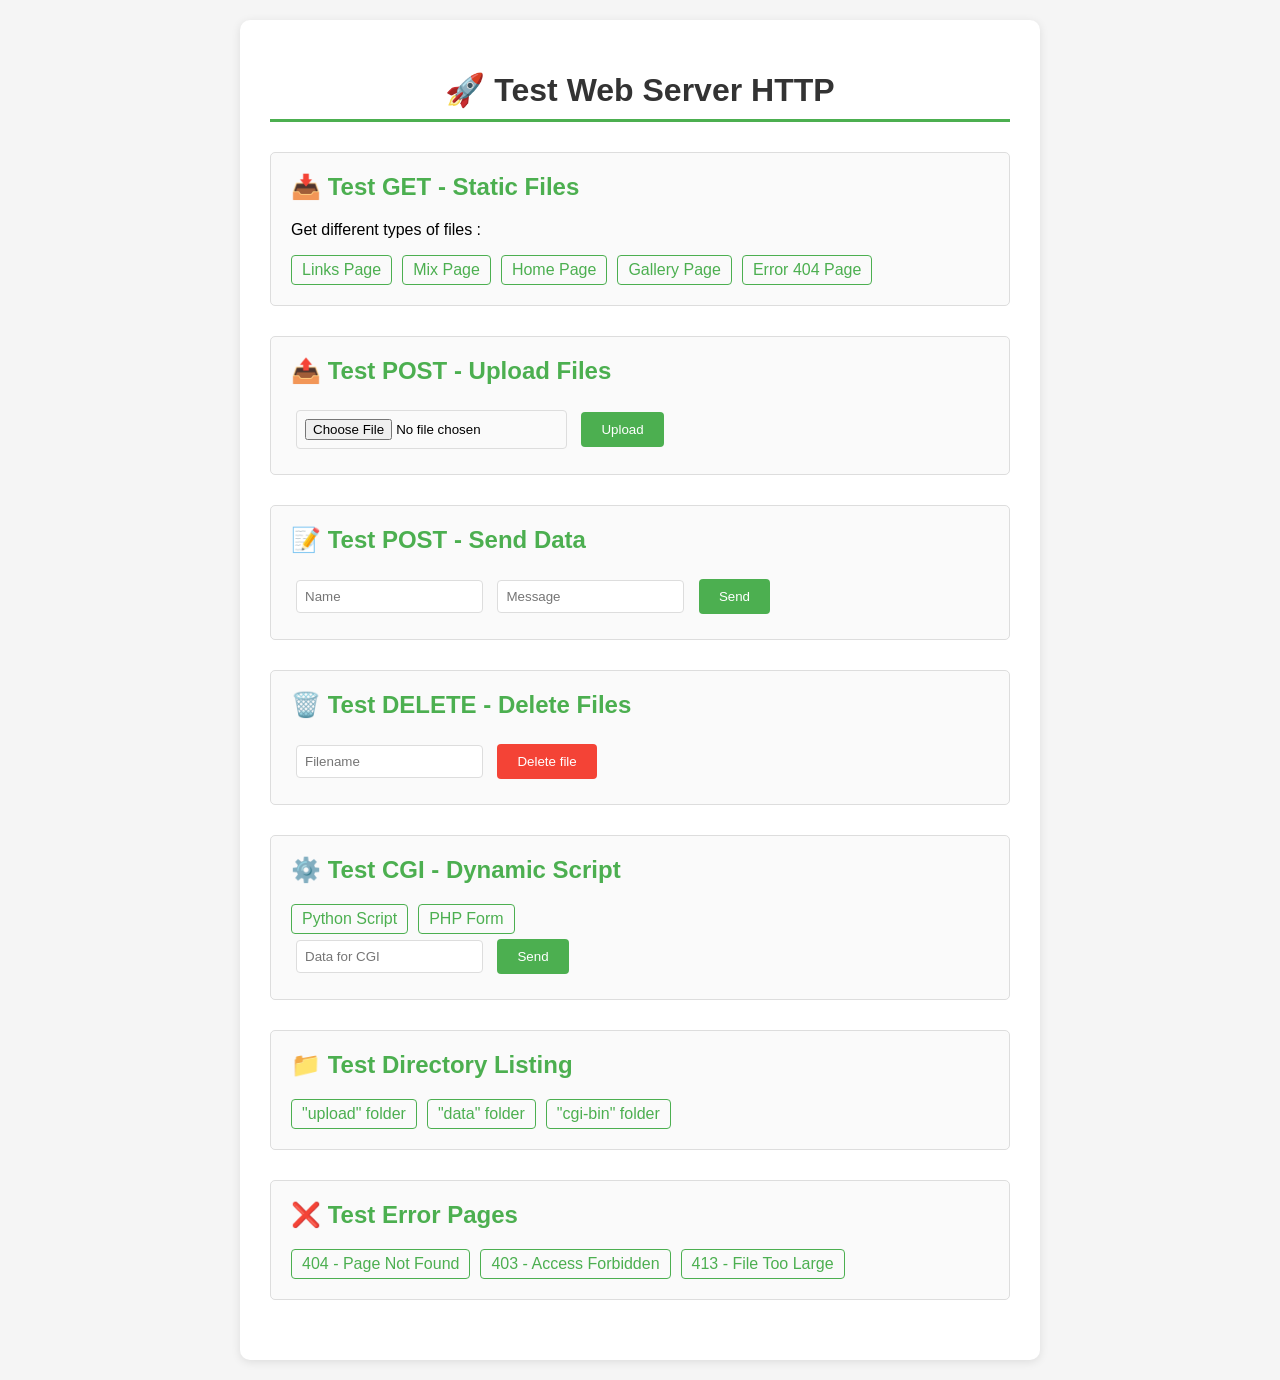
==== www/pages/index.html @ 5e85433d "ok for response handling" ====
<!DOCTYPE html>
<html lang="fr">
<head>
    <meta charset="UTF-8">
    <meta name="viewport" content="width=device-width, initial-scale=1.0">
	<!-- Empêche la requête automatique de favicon -->
	<link rel="icon" href="data:,">
    <title>Test Serveur HTTP</title>
    <style>
        body {
            font-family: Arial, sans-serif;
            max-width: 800px;
            margin: 0 auto;
            padding: 20px;
            background-color: #f5f5f5;
        }
        .container { 
            background: white;
            padding: 30px;
            border-radius: 10px;
            box-shadow: 0 2px 10px rgba(0,0,0,0.1);
        }
        h1 {
            color: #333;
            text-align: center;
            border-bottom: 3px solid #4CAF50;
            padding-bottom: 10px;
        }
        .test-section {
            margin: 30px 0;
            padding: 20px;
            border: 1px solid #ddd;
            border-radius: 5px;
            background-color: #fafafa;
        }
        .test-section h2 {
            color: #4CAF50;
            margin-top: 0;
        }
        button {
            background-color: #4CAF50;
            color: white;
            padding: 10px 20px;
            border: none;
            border-radius: 4px;
            cursor: pointer;
            margin: 5px;
        }
        button:hover {
            background-color: #45a049;
        }
        .delete-btn {
            background-color: #f44336;
        }
        .delete-btn:hover {
            background-color: #da190b;
        }
        input[type="file"], input[type="text"] {
            padding: 8px;
            margin: 5px;
            border: 1px solid #ddd;
            border-radius: 4px;
        }
        .result {
            margin: 10px 0;
            padding: 10px;
            background-color: #e8f5e8;
            border-radius: 4px;
            border-left: 4px solid #4CAF50;
        }
        .error {
            background-color: #ffe8e8;
            border-left-color: #f44336;
        }
        .links {
            display: flex;
            gap: 10px;
            flex-wrap: wrap;
        }
        .links a {
            color: #4CAF50;
            text-decoration: none;
            padding: 5px 10px;
            border: 1px solid #4CAF50;
            border-radius: 4px;
        }
        .links a:hover {
            background-color: #4CAF50;
            color: white;
        }
    </style>
</head>
<body>
    <div class="container">
        <h1>🚀 Test Web Server HTTP</h1>
        
        <!-- Test GET -->
        <div class="test-section">
            <h2>📥 Test GET - Static Files</h2>
            <p>Get different types of files :</p>
            <div class="links">
				<a href="/links_page.html">Links Page</a>
                <a href="/mix_page.html">Mix Page</a>
                <a href="/index.html">Home Page</a>
                <a href="/gallery_page.html">Gallery Page</a>
                <a href="/nonexistent.html">Error 404 Page</a>
            </div>
        </div>

        <!-- Test POST Upload -->
        <div class="test-section">
            <h2>📤 Test POST - Upload Files</h2>
            <form id="uploadForm" enctype="multipart/form-data">
                <input type="file" id="fileInput" name="file" required>
                <button type="submit">Upload</button>
            </form>
            <div id="uploadResult"></div>
        </div>

        <!-- Test POST Data -->
        <div class="test-section">
            <h2>📝 Test POST - Send Data</h2>
            <form id="dataForm">
                <input type="text" id="nameInput" name="name" placeholder="Name" required>
                <input type="text" id="messageInput" name="message" placeholder="Message" required>
                <button type="submit">Send</button>
            </form>
            <div id="dataResult"></div>
        </div>

        <!-- Test DELETE -->
        <div class="test-section">
            <h2>🗑️ Test DELETE - Delete Files</h2>
            <input type="text" id="deleteInput" placeholder="Filename" required>
            <button class="delete-btn" onclick="deleteFile()">Delete file</button>
            <div id="deleteResult"></div>
        </div>

        <!-- Test CGI -->
        <div class="test-section">
            <h2>⚙️ Test CGI - Dynamic Script</h2>
            <div class="links">
                <a href="/cgi-bin/hello.py">Python Script</a>
                <a href="/cgi-bin/form.php">PHP Form</a>
            </div>
            <form id="cgiForm">
                <input type="text" id="cgiInput" name="data" placeholder="Data for CGI" required>
                <button type="submit">Send</button>
            </form>
            <div id="cgiResult"></div>
        </div>

        <!-- Test Directory Listing -->
        <div class="test-section">
            <h2>📁 Test Directory Listing</h2>
            <div class="links">
                <a href="/upload/">"upload" folder</a>
                <a href="/data/">"data" folder</a>
                <a href="/cgi-bin/">"cgi-bin" folder</a>
            </div>
        </div>

        <!-- Test Error Pages -->
        <div class="test-section">
            <h2>❌ Test Error Pages</h2>
            <div class="links">
                <a href="/nonexistent">404 - Page Not Found</a>
                <a href="/pages/forbidden.html">403 - Access Forbidden</a>
                <a href="/data/large_file.txt">413 - File Too Large</a>
            </div>
        </div>

    </div>

    <script>
        // Upload de fichier
        document.getElementById('uploadForm').addEventListener('submit', function(e) {
            e.preventDefault();
            const formData = new FormData();
            const fileInput = document.getElementById('fileInput');
            
            if (fileInput.files.length === 0) {
                document.getElementById('uploadResult').innerHTML = '<div class="result error">Please select a file</div>';
                return;
            }
            
            formData.append('file', fileInput.files[0]);
            
            fetch('/upload', {
                method: 'POST',
                body: formData
            })
            .then(response => response.text())
            .then(data => {
                document.getElementById('uploadResult').innerHTML = '<div class="result">' + data + '</div>';
            })
            .catch(error => {
                document.getElementById('uploadResult').innerHTML = '<div class="result error">Error : ' + error + '</div>';
            });
        });

        // Envoi de données POST
        document.getElementById('dataForm').addEventListener('submit', function(e) {
            e.preventDefault();
            const formData = new FormData();
            formData.append('name', document.getElementById('nameInput').value);
            formData.append('message', document.getElementById('messageInput').value);
            
            fetch('/data', {
                method: 'POST',
                body: formData
            })
            .then(response => response.text())
            .then(data => {
                document.getElementById('dataResult').innerHTML = '<div class="result">' + data + '</div>';
            })
            .catch(error => {
                document.getElementById('dataResult').innerHTML = '<div class="result error">Error : ' + error + '</div>';
            });
        });

        // Suppression de fichier
        function deleteFile() {
            const filename = document.getElementById('deleteInput').value;
            if (!filename) {
                document.getElementById('deleteResult').innerHTML = '<div class="result error">Enter a filename to delete</div>';
                return;
            }
            
            fetch('/upload/' + filename, {
                method: 'DELETE'
            })
            .then(response => response.text())
            .then(data => {
                document.getElementById('deleteResult').innerHTML = '<div class="result">Deleted'+ '</div>';
            })
            .catch(error => {
                document.getElementById('deleteResult').innerHTML = '<div class="result error">Error : ' + error + '</div>';
            });
        }

        // CGI Form
        document.getElementById('cgiForm').addEventListener('submit', function(e) {
            e.preventDefault();
            const formData = new FormData();
            formData.append('data', document.getElementById('cgiInput').value);
            
            fetch('/cgi-bin/process.php', {
                method: 'POST',
                body: formData
            })
            .then(response => response.text())
            .then(data => {
                document.getElementById('cgiResult').innerHTML = '<div class="result">CGI response : ' + data + '</div>';
            })
            .catch(error => {
                document.getElementById('cgiResult').innerHTML = '<div class="result error">Error : ' + error + '</div>';
            });
        });
    </script>
</body>
</html>
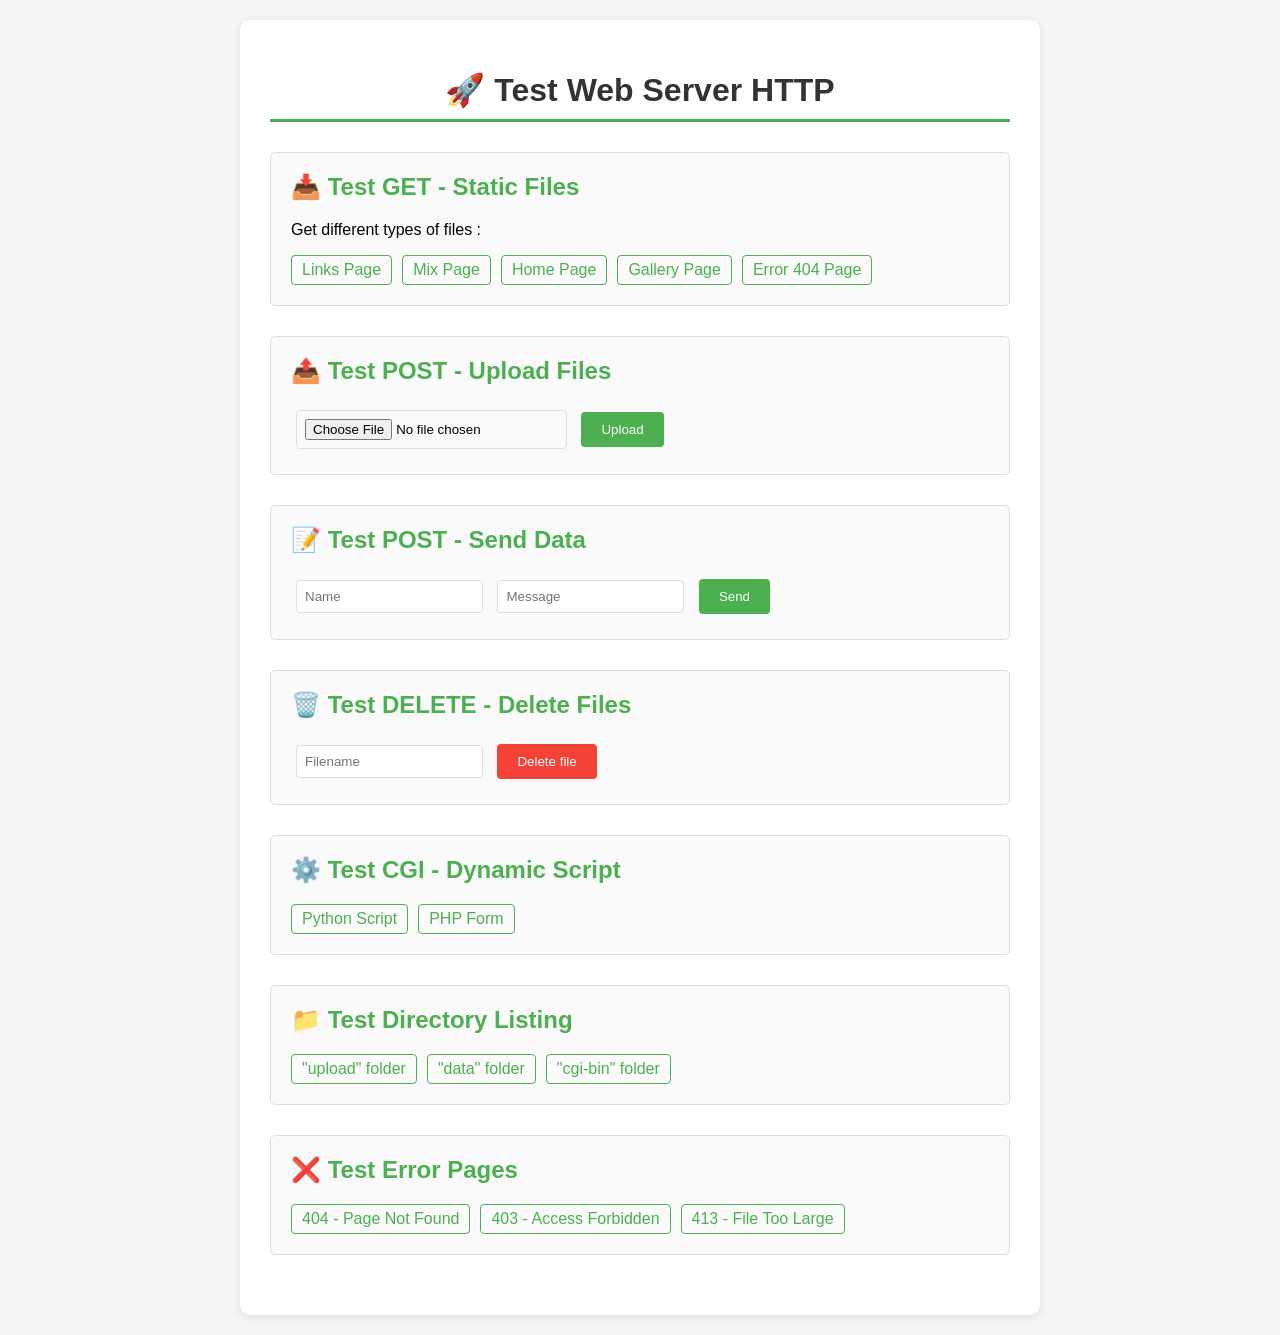
==== commit ce1f8efe: "skjdhfk;lsijhkSFGDJHNn:" ====
--- a/www/pages/index.html
+++ b/www/pages/index.html
@@ -99,11 +99,11 @@
             <h2>📥 Test GET - Static Files</h2>
             <p>Get different types of files :</p>
             <div class="links">
-				<a href="/links_page.html">Links Page</a>
-                <a href="/mix_page.html">Mix Page</a>
-                <a href="/index.html">Home Page</a>
-                <a href="/gallery_page.html">Gallery Page</a>
-                <a href="/nonexistent.html">Error 404 Page</a>
+				<a data-href="/pages/links_page.html" onclick="window.location=this.dataset.href; return false;">Links Page</a>
+                <a data-href="/pages/mix_page.html" onclick="window.location=this.dataset.href; return false;">Mix Page</a>
+                <a data-href="/pages/index.html" onclick="window.location=this.dataset.href; return false;">Home Page</a>
+                <a data-href="/pages/gallery_page.html" onclick="window.location=this.dataset.href; return false;">Gallery Page</a>
+                <a data-href="/nonexistent.html" onclick="window.location=this.dataset.href; return false;">Error 404 Page</a>
             </div>
         </div>
 
@@ -140,23 +140,18 @@
         <div class="test-section">
             <h2>⚙️ Test CGI - Dynamic Script</h2>
             <div class="links">
-                <a href="/cgi-bin/hello.py">Python Script</a>
-                <a href="/cgi-bin/form.php">PHP Form</a>
-            </div>
-            <form id="cgiForm">
-                <input type="text" id="cgiInput" name="data" placeholder="Data for CGI" required>
-                <button type="submit">Send</button>
-            </form>
-            <div id="cgiResult"></div>
+                <a data-href="/cgi-bin/hello.py" onclick="window.location=this.dataset.href; return false;">Python Script</a>
+                <a data-href="/cgi-bin/form.php" onclick="window.location=this.dataset.href; return false;">PHP Form</a>
+            </div>
         </div>
 
         <!-- Test Directory Listing -->
         <div class="test-section">
             <h2>📁 Test Directory Listing</h2>
             <div class="links">
-                <a href="/upload/">"upload" folder</a>
-                <a href="/data/">"data" folder</a>
-                <a href="/cgi-bin/">"cgi-bin" folder</a>
+                <a data-href="/upload/" onclick="window.location=this.dataset.href; return false;">"upload" folder</a>
+                <a data-href="/data/" onclick="window.location=this.dataset.href; return false;">"data" folder</a>
+                <a data-href="/cgi-bin/" onclick="window.location=this.dataset.href; return false;">"cgi-bin" folder</a>
             </div>
         </div>
 
@@ -164,9 +159,9 @@
         <div class="test-section">
             <h2>❌ Test Error Pages</h2>
             <div class="links">
-                <a href="/nonexistent">404 - Page Not Found</a>
-                <a href="/pages/forbidden.html">403 - Access Forbidden</a>
-                <a href="/data/large_file.txt">413 - File Too Large</a>
+                <a data-href="/nonexistent" onclick="window.location=this.dataset.href; return false;">404 - Page Not Found</a>
+                <a data-href="/pages/forbidden.html" onclick="window.location=this.dataset.href; return false;">403 - Access Forbidden</a>
+                <a data-href="/data/large_file.txt" onclick="window.location=this.dataset.href; return false;">413 - File Too Large</a>
             </div>
         </div>
 
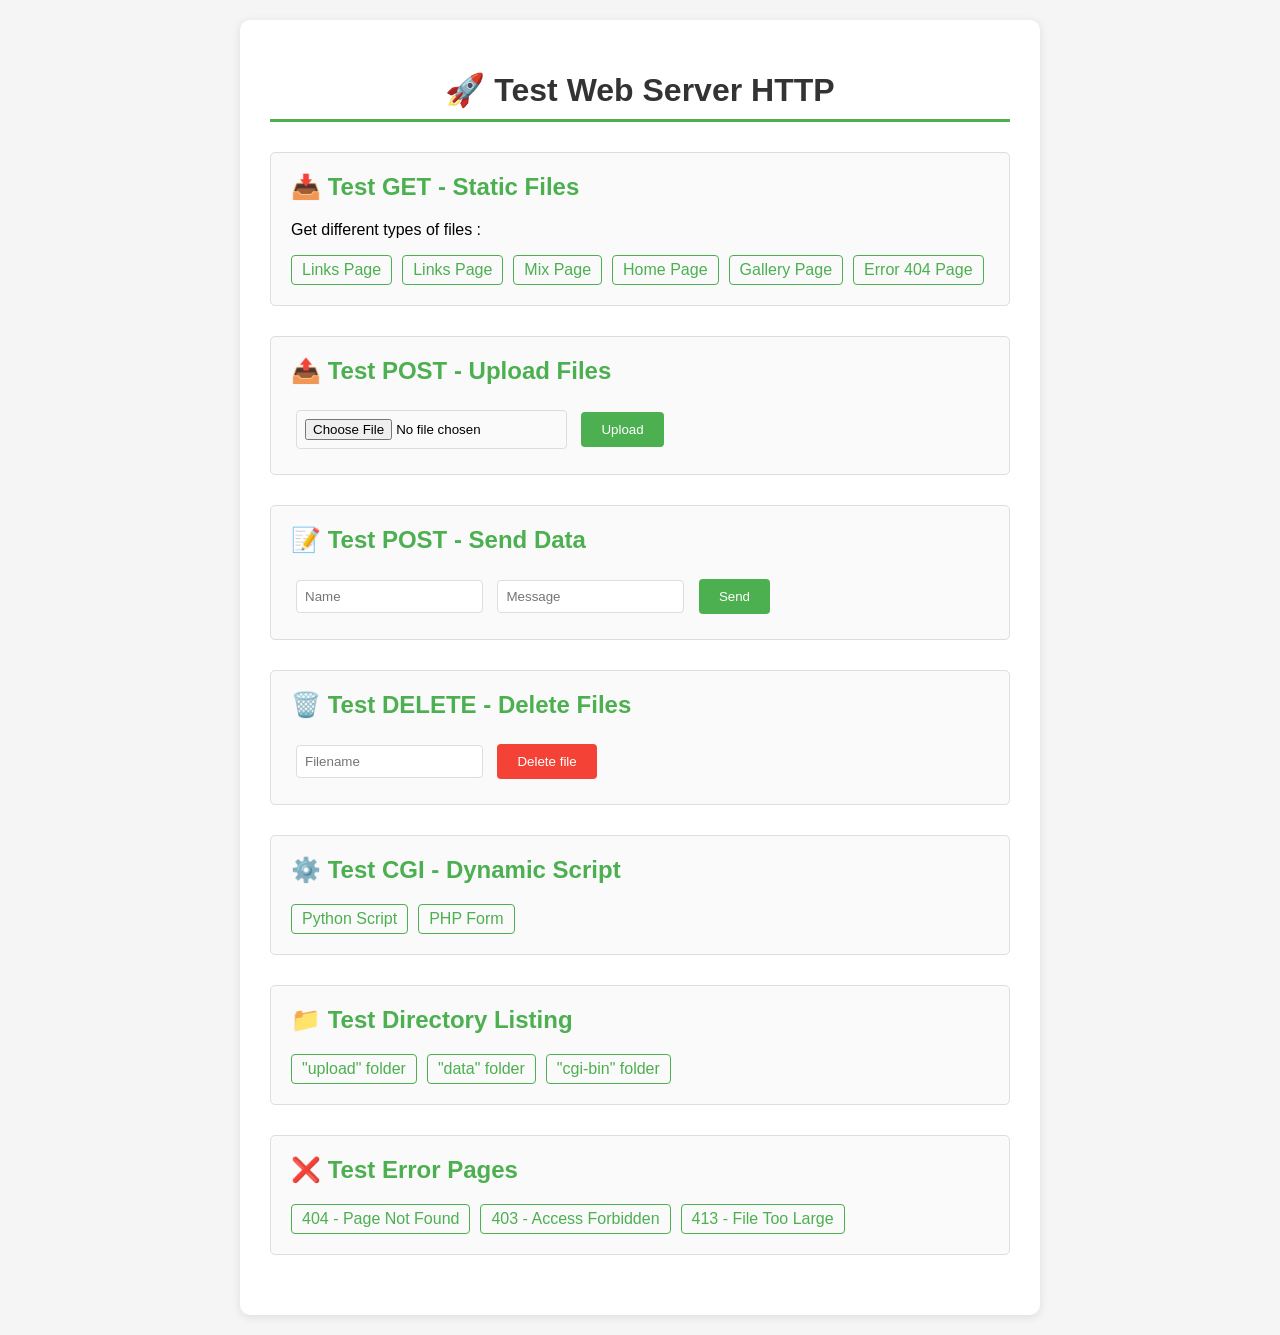
==== commit 153f7d1a: "test page" ====
--- a/www/pages/index.html
+++ b/www/pages/index.html
@@ -99,6 +99,7 @@
             <h2>📥 Test GET - Static Files</h2>
             <p>Get different types of files :</p>
             <div class="links">
+				<a data-href="/pages/test_debug.html" onclick="window.location=this.dataset.href; return false;">Links Page</a>
 				<a data-href="/pages/links_page.html" onclick="window.location=this.dataset.href; return false;">Links Page</a>
                 <a data-href="/pages/mix_page.html" onclick="window.location=this.dataset.href; return false;">Mix Page</a>
                 <a data-href="/pages/index.html" onclick="window.location=this.dataset.href; return false;">Home Page</a>
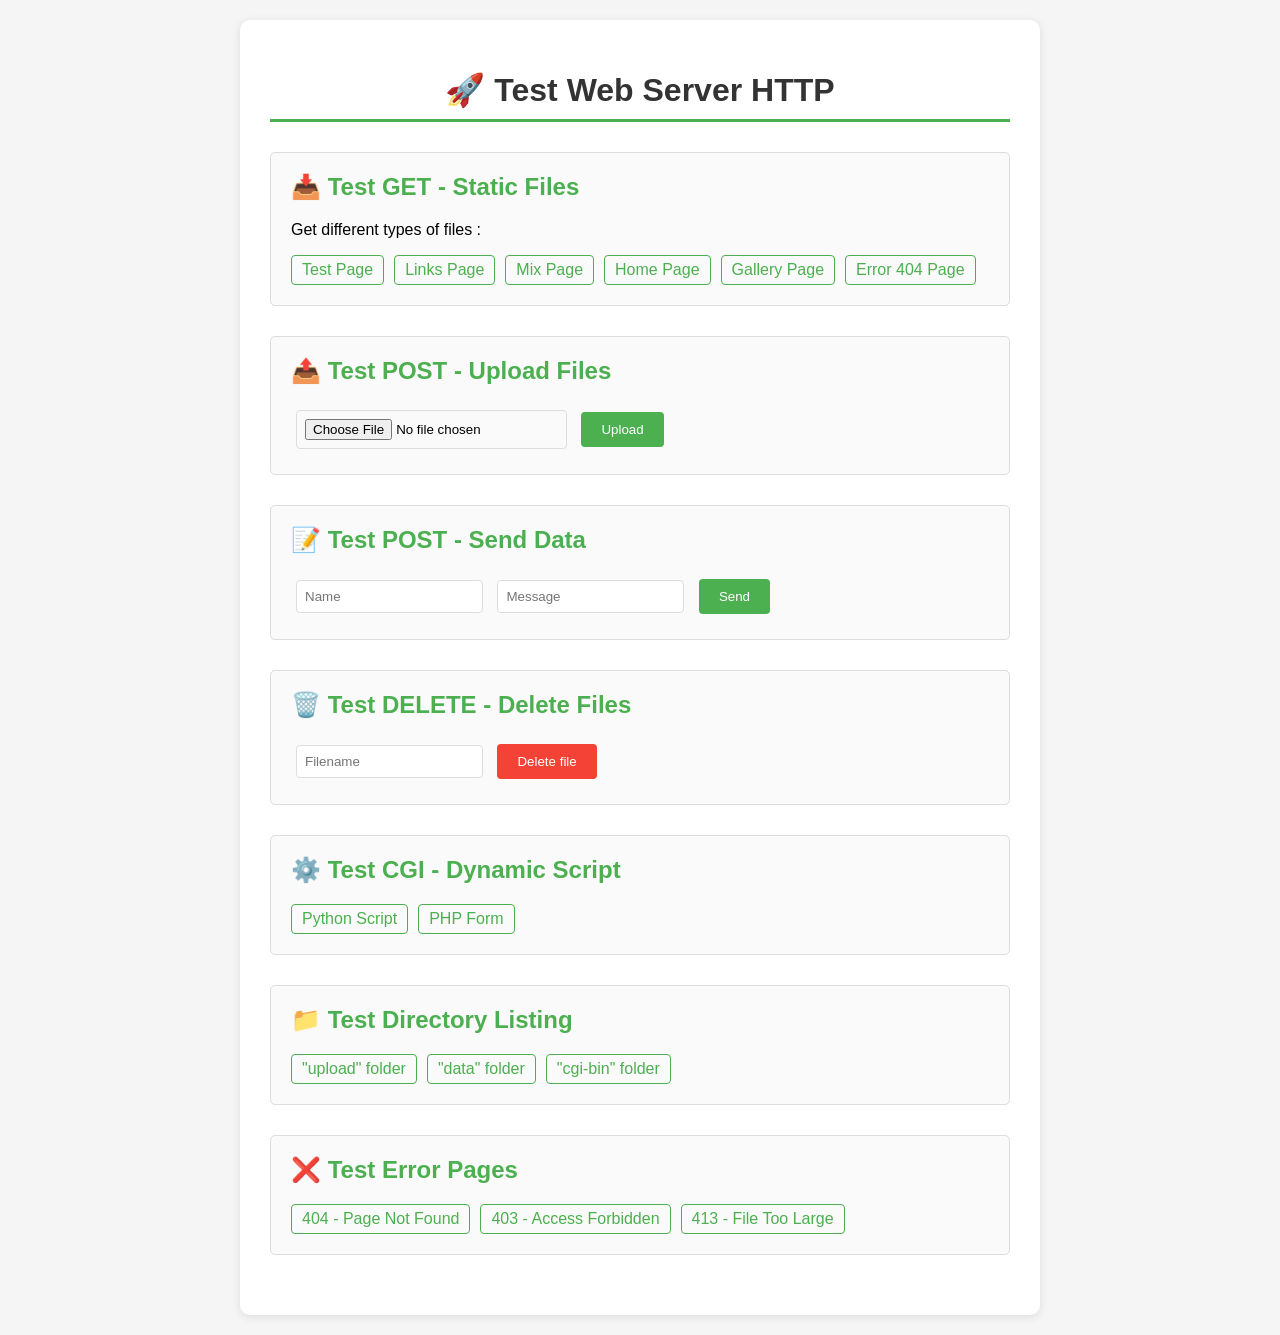
==== commit c9fb6a99: "new checking added and fix bug detected in parsing" ====
--- a/www/pages/index.html
+++ b/www/pages/index.html
@@ -99,7 +99,7 @@
             <h2>📥 Test GET - Static Files</h2>
             <p>Get different types of files :</p>
             <div class="links">
-				<a data-href="/pages/test_debug.html" onclick="window.location=this.dataset.href; return false;">Links Page</a>
+				<a data-href="/pages/test_debug.html" onclick="window.location=this.dataset.href; return false;">Test Page</a>
 				<a data-href="/pages/links_page.html" onclick="window.location=this.dataset.href; return false;">Links Page</a>
                 <a data-href="/pages/mix_page.html" onclick="window.location=this.dataset.href; return false;">Mix Page</a>
                 <a data-href="/pages/index.html" onclick="window.location=this.dataset.href; return false;">Home Page</a>
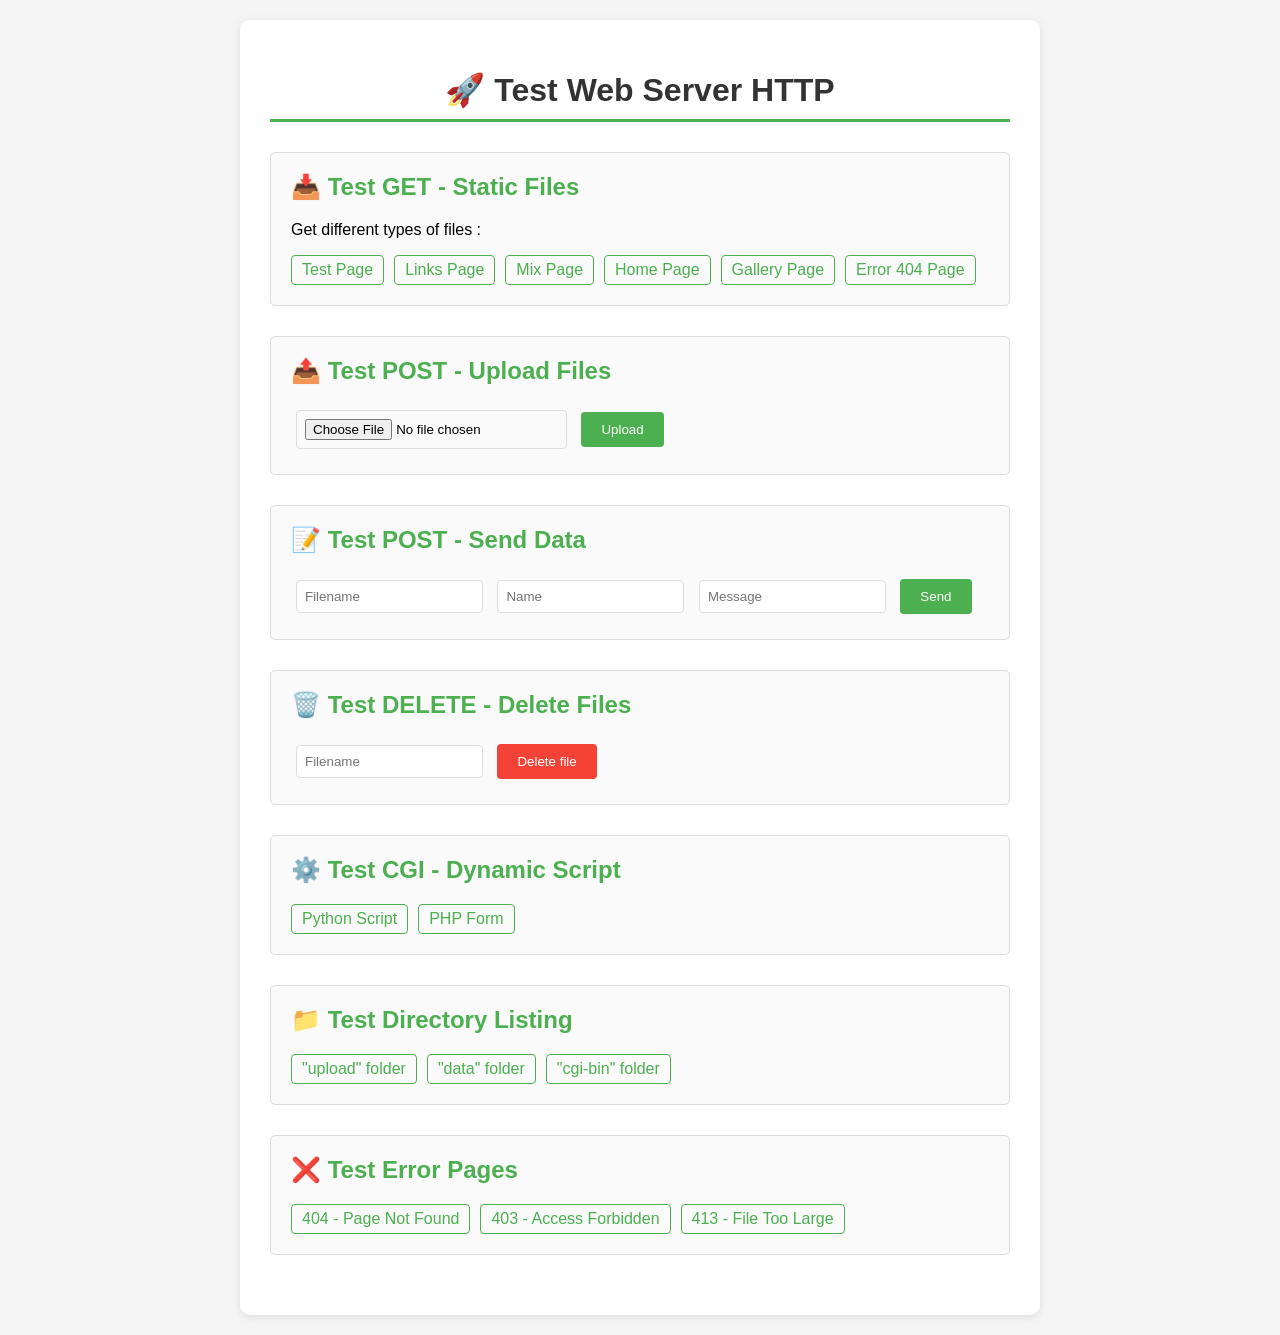
==== commit 2e83cf3e: "ok" ====
--- a/www/pages/index.html
+++ b/www/pages/index.html
@@ -122,6 +122,7 @@
         <div class="test-section">
             <h2>📝 Test POST - Send Data</h2>
             <form id="dataForm">
+                <input type="text" id="fileNameInput" name="name" placeholder="Filename" required>
                 <input type="text" id="nameInput" name="name" placeholder="Name" required>
                 <input type="text" id="messageInput" name="message" placeholder="Message" required>
                 <button type="submit">Send</button>
@@ -181,8 +182,7 @@
             }
             
             formData.append('file', fileInput.files[0]);
-            
-            fetch('/upload', {
+            fetch('/upload/' ,{
                 method: 'POST',
                 body: formData
             })
@@ -199,10 +199,12 @@
         document.getElementById('dataForm').addEventListener('submit', function(e) {
             e.preventDefault();
             const formData = new FormData();
+			const filename = document.getElementById('fileNameInput').value;
+            formData.append('filename', filename);
             formData.append('name', document.getElementById('nameInput').value);
             formData.append('message', document.getElementById('messageInput').value);
             
-            fetch('/data', {
+            fetch('/data/' + encodeURIComponent(filename), {
                 method: 'POST',
                 body: formData
             })
